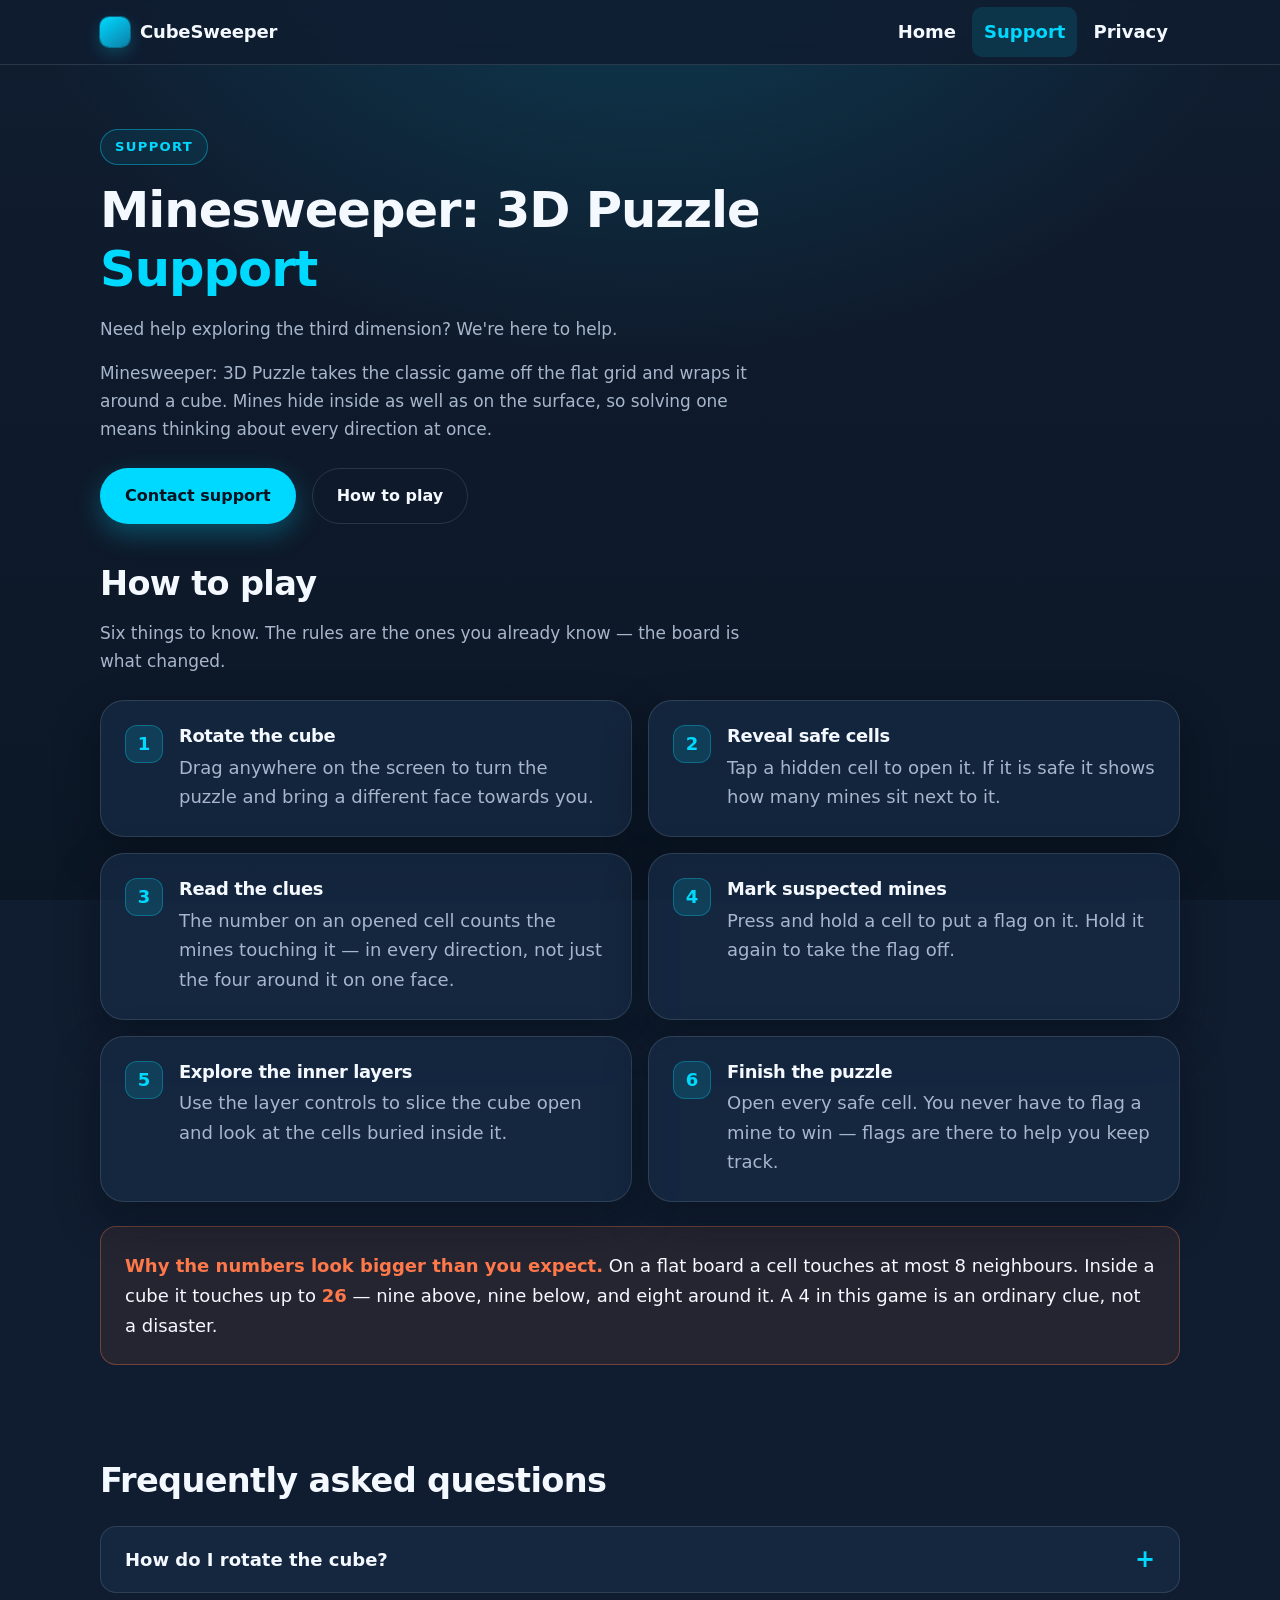
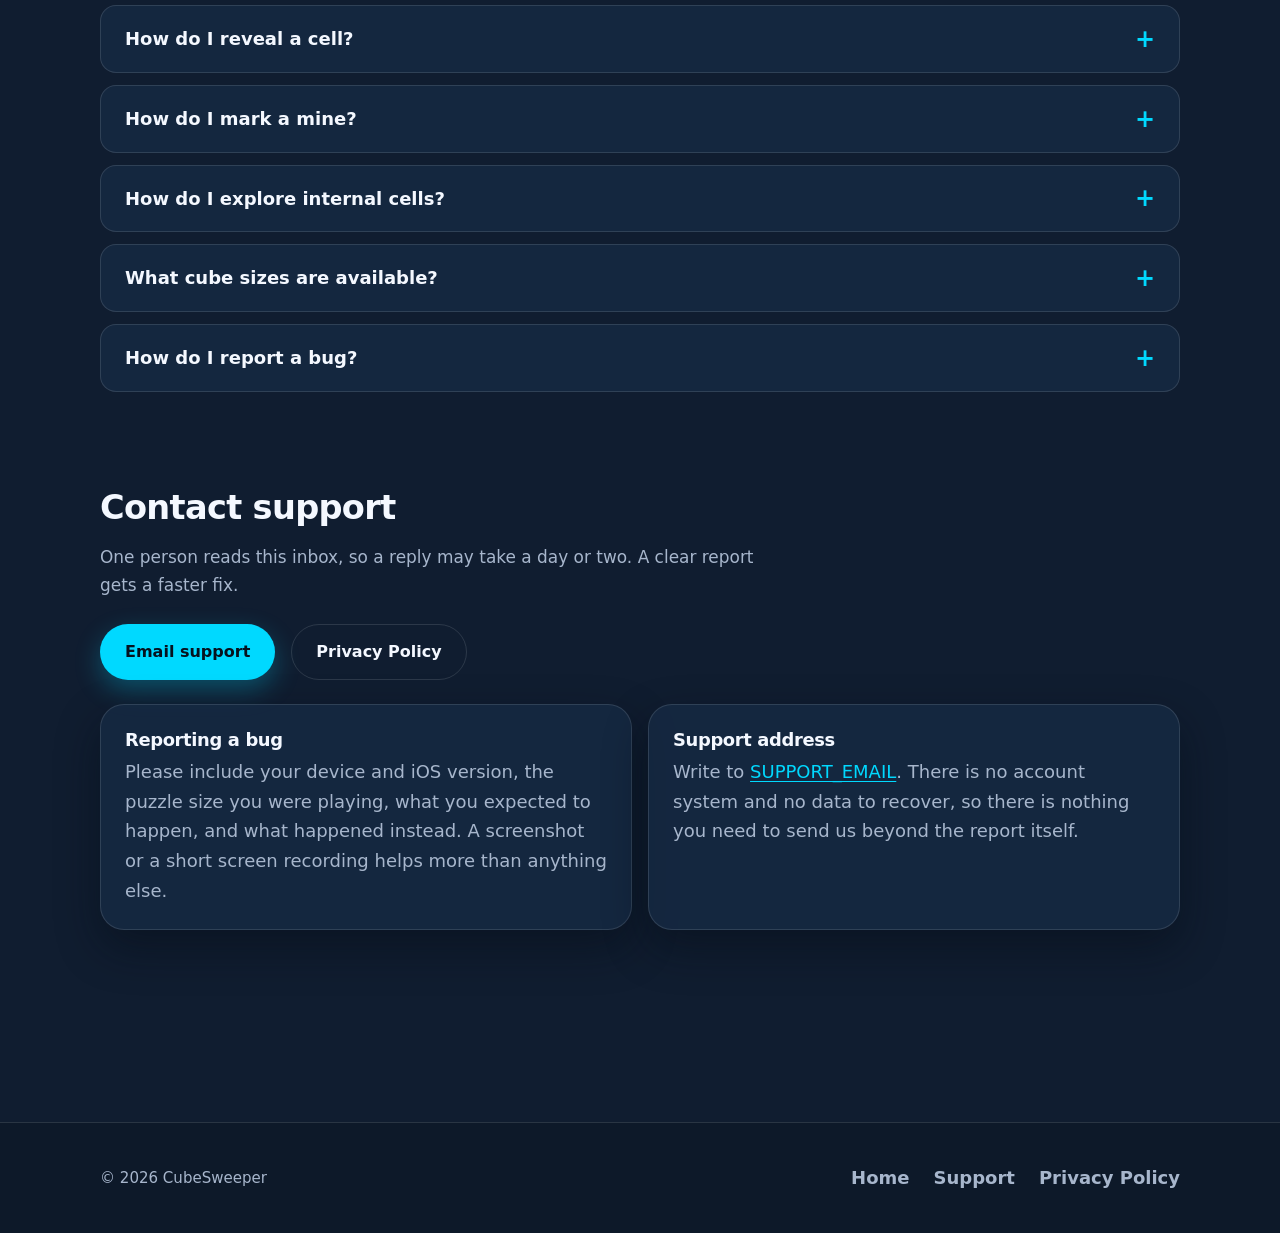
==== support/index.html @ b4020244 "CubeSweeper landing page Static promotional site for Minesweeper: 3D Puzzle. No framework, no build " ====
<!DOCTYPE html>
<html lang="en">
<head>
<meta charset="utf-8">
<meta name="viewport" content="width=device-width, initial-scale=1">

<title>Minesweeper: 3D Puzzle — Support</title>
<meta name="description" content="Help and answers for Minesweeper: 3D Puzzle. How to rotate the cube, reveal cells, flag mines, explore inner layers, and contact support.">
<link rel="canonical" href="https://cuneytdev.github.io/cubesweeper/support/">

<meta property="og:type" content="website">
<meta property="og:site_name" content="Minesweeper: 3D Puzzle">
<meta property="og:title" content="Minesweeper: 3D Puzzle — Support">
<meta property="og:description" content="Need help exploring the third dimension? Guides, answers and a way to reach the developer.">
<meta property="og:url" content="https://cuneytdev.github.io/cubesweeper/support/">
<meta property="og:image" content="https://cuneytdev.github.io/cubesweeper/assets/images/og-cover.png">
<meta name="twitter:card" content="summary_large_image">
<meta name="theme-color" content="#101D30">

<link rel="stylesheet" href="../assets/css/styles.css">
</head>
<body>

<a class="skip" href="#main">Skip to content</a>

<header class="site-header">
  <div class="wrap">
    <a class="brand" href="../"><span class="mark" aria-hidden="true"></span>CubeSweeper</a>

    <button class="nav-toggle" type="button" aria-expanded="true" aria-controls="site-nav" hidden>Menu</button>

    <nav class="nav" id="site-nav" aria-label="Main">
      <ul>
        <li><a href="../">Home</a></li>
        <li><a href="./" aria-current="page">Support</a></li>
        <li><a href="../privacy/">Privacy</a></li>
      </ul>
    </nav>
  </div>
</header>

<main id="main">

  <section class="hero">
    <div class="wrap">
      <p class="eyebrow">Support</p>
      <h1>Minesweeper: 3D Puzzle<br><span class="accent">Support</span></h1>
      <p class="lede">Need help exploring the third dimension? We're here to help.</p>
      <p class="lede">Minesweeper: 3D Puzzle takes the classic game off the flat grid and wraps it around a cube.
        Mines hide inside as well as on the surface, so solving one means thinking about every direction at once.</p>
      <div class="actions">
        <a class="btn btn-primary" href="#contact">Contact support</a>
        <a class="btn btn-ghost" href="#how-to-play">How to play</a>
      </div>
    </div>
  </section>

  <section id="how-to-play" aria-labelledby="how-to-play-title">
    <div class="wrap">
      <h2 id="how-to-play-title">How to play</h2>
      <p class="lede">Six things to know. The rules are the ones you already know — the board is what changed.</p>

      <div class="grid grid-2">
        <article class="card step">
          <span class="num" aria-hidden="true">1</span>
          <div>
            <h3>Rotate the cube</h3>
            <p>Drag anywhere on the screen to turn the puzzle and bring a different face towards you.</p>
          </div>
        </article>

        <article class="card step">
          <span class="num" aria-hidden="true">2</span>
          <div>
            <h3>Reveal safe cells</h3>
            <p>Tap a hidden cell to open it. If it is safe it shows how many mines sit next to it.</p>
          </div>
        </article>

        <article class="card step">
          <span class="num" aria-hidden="true">3</span>
          <div>
            <h3>Read the clues</h3>
            <p>The number on an opened cell counts the mines touching it — in every direction, not just the four
              around it on one face.</p>
          </div>
        </article>

        <article class="card step">
          <span class="num" aria-hidden="true">4</span>
          <div>
            <h3>Mark suspected mines</h3>
            <p>Press and hold a cell to put a flag on it. Hold it again to take the flag off.</p>
          </div>
        </article>

        <article class="card step">
          <span class="num" aria-hidden="true">5</span>
          <div>
            <h3>Explore the inner layers</h3>
            <p>Use the layer controls to slice the cube open and look at the cells buried inside it.</p>
          </div>
        </article>

        <article class="card step">
          <span class="num" aria-hidden="true">6</span>
          <div>
            <h3>Finish the puzzle</h3>
            <p>Open every safe cell. You never have to flag a mine to win — flags are there to help you keep track.</p>
          </div>
        </article>
      </div>

      <div class="note">
        <p><strong>Why the numbers look bigger than you expect.</strong> On a flat board a cell touches at most
          8 neighbours. Inside a cube it touches up to <strong>26</strong> — nine above, nine below, and eight
          around it. A 4 in this game is an ordinary clue, not a disaster.</p>
      </div>
    </div>
  </section>

  <section id="faq" aria-labelledby="faq-title">
    <div class="wrap">
      <h2 id="faq-title">Frequently asked questions</h2>

      <div class="faq">
        <details>
          <summary>How do I rotate the cube?</summary>
          <div class="answer"><p>Drag across the screen to rotate the cube.</p></div>
        </details>

        <details>
          <summary>How do I reveal a cell?</summary>
          <div class="answer"><p>Tap a hidden cell to reveal it.</p></div>
        </details>

        <details>
          <summary>How do I mark a mine?</summary>
          <div class="answer"><p>Long-press a cell to place a flag.</p></div>
        </details>

        <details>
          <summary>How do I explore internal cells?</summary>
          <div class="answer"><p>Use the layer controls to inspect the cube's internal layers.</p></div>
        </details>

        <details>
          <summary>What cube sizes are available?</summary>
          <div class="answer"><p>The game supports 3×3×3, 4×4×4, 5×5×5, and 6×6×6 puzzles.</p></div>
        </details>

        <details>
          <summary>How do I report a bug?</summary>
          <div class="answer">
            <p>Contact the developer using the support email: <a data-support-email href="mailto:SUPPORT_EMAIL">SUPPORT_EMAIL</a></p>
          </div>
        </details>
      </div>
    </div>
  </section>

  <section id="contact" aria-labelledby="contact-title">
    <div class="wrap">
      <h2 id="contact-title">Contact support</h2>
      <p class="lede">One person reads this inbox, so a reply may take a day or two. A clear report gets a faster fix.</p>

      <div class="actions">
        <a class="btn btn-primary" data-support-email data-subject="Minesweeper: 3D Puzzle — Support"
           href="mailto:SUPPORT_EMAIL?subject=Minesweeper%3A%203D%20Puzzle%20%E2%80%94%20Support">Email support</a>
        <a class="btn btn-ghost" href="../privacy/">Privacy Policy</a>
      </div>

      <div class="grid grid-2">
        <article class="card">
          <h3>Reporting a bug</h3>
          <p>Please include your device and iOS version, the puzzle size you were playing, what you expected to
            happen, and what happened instead. A screenshot or a short screen recording helps more than anything
            else.</p>
        </article>

        <article class="card">
          <h3>Support address</h3>
          <p>Write to <a data-support-email href="mailto:SUPPORT_EMAIL">SUPPORT_EMAIL</a>. There is no account
            system and no data to recover, so there is nothing you need to send us beyond the report itself.</p>
        </article>
      </div>
    </div>
  </section>

</main>

<footer class="site-footer">
  <div class="wrap">
    <p class="copy">© <span data-year>2026</span> CubeSweeper</p>
    <nav aria-label="Footer">
      <ul>
        <li><a href="../">Home</a></li>
        <li><a href="./">Support</a></li>
        <li><a href="../privacy/">Privacy Policy</a></li>
      </ul>
    </nav>
  </div>
</footer>

<script src="../assets/js/main.js"></script>
</body>
</html>
---- assets/css/styles.css ----
/* Minesweeper: 3D Puzzle — support site.
   One stylesheet, no framework, no build step. Mobile first: everything below is the phone layout, and the two
   media queries at the end widen it. */

:root {
  --bg: #101d30;
  --bg-2: #172b46;
  --cyan: #00d9ff;
  --white: #f4f8ff;
  --orange: #ff784a;

  /* Dimmed text, derived from --white so there is one source for the ink colour. */
  --muted: #a7b6cc;
  --line: rgba(244, 248, 255, 0.12);
  --card: rgba(23, 43, 70, 0.72);

  --radius: 16px;
  --radius-lg: 24px;
  --shadow: 0 18px 44px rgba(4, 10, 20, 0.45);
  --wrap: 1080px;

  /* A single step scale, so spacing never gets invented per-component. */
  --s1: 8px;
  --s2: 16px;
  --s3: 24px;
  --s4: 40px;
  --s5: 64px;
  --s6: 96px;
}

*, *::before, *::after { box-sizing: border-box; }

html { scroll-behavior: smooth; }

@media (prefers-reduced-motion: reduce) {
  html { scroll-behavior: auto; }
  *, *::before, *::after {
    animation-duration: 0.01ms !important;
    transition-duration: 0.01ms !important;
  }
}

body {
  margin: 0;
  background: var(--bg);
  color: var(--white);
  font-family: "Nunito", "Segoe UI", system-ui, -apple-system, "Helvetica Neue", Arial, sans-serif;
  font-size: 17px;
  line-height: 1.65;
  -webkit-font-smoothing: antialiased;
  /* The glow sits behind everything and never scrolls away, the same cyan bloom the app icon uses. */
  background-image:
    radial-gradient(900px 620px at 50% -8%, rgba(0, 217, 255, 0.16), transparent 70%),
    linear-gradient(180deg, var(--bg) 0%, #0c1726 100%);
  background-attachment: fixed;
}

h1, h2, h3 { line-height: 1.2; letter-spacing: -0.02em; margin: 0 0 var(--s2); }
h1 { font-size: clamp(2rem, 7vw, 3.1rem); font-weight: 800; }
h2 { font-size: clamp(1.5rem, 4.6vw, 2.1rem); font-weight: 800; }
h3 { font-size: 1.12rem; font-weight: 700; }
p { margin: 0 0 var(--s2); }
p:last-child { margin-bottom: 0; }

a { color: var(--cyan); text-decoration-thickness: 1px; text-underline-offset: 3px; }
a:hover { color: var(--white); }

/* One visible focus ring everywhere, rather than per-component. Keyboard users get the same treatment on
   links, buttons and the FAQ rows. */
:focus-visible {
  outline: 3px solid var(--cyan);
  outline-offset: 3px;
  border-radius: 6px;
}

.wrap { width: min(100% - 2 * var(--s3), var(--wrap)); margin-inline: auto; }

/* Lets a keyboard user jump past the nav; invisible until it has focus. */
.skip {
  position: absolute;
  left: -9999px;
  top: var(--s2);
  padding: 10px 18px;
  background: var(--cyan);
  color: #06121f;
  border-radius: 10px;
  font-weight: 800;
  z-index: 10;
}
.skip:focus { left: var(--s3); }

/* ---------- header ---------- */

.site-header {
  position: sticky;
  top: 0;
  z-index: 5;
  background: rgba(16, 29, 48, 0.86);
  backdrop-filter: blur(12px);
  border-bottom: 1px solid var(--line);
}

.site-header .wrap {
  display: flex;
  align-items: center;
  justify-content: space-between;
  gap: var(--s2);
  min-height: 64px;
}

.brand {
  display: inline-flex;
  align-items: center;
  gap: 10px;
  font-weight: 800;
  color: var(--white);
  text-decoration: none;
  letter-spacing: -0.01em;
}
.brand .mark {
  width: 30px;
  height: 30px;
  border-radius: 9px;
  background: linear-gradient(145deg, var(--cyan), #0b7fa8);
  box-shadow: 0 0 0 1px rgba(0, 217, 255, 0.35), 0 6px 16px rgba(0, 217, 255, 0.22);
  flex: 0 0 auto;
}

.nav-toggle {
  display: inline-flex;
  align-items: center;
  gap: 8px;
  background: transparent;
  color: var(--white);
  border: 1px solid var(--line);
  border-radius: 10px;
  padding: 8px 12px;
  font: inherit;
  font-weight: 700;
  font-size: 0.92rem;
  cursor: pointer;
}
.nav-toggle:hover { border-color: rgba(0, 217, 255, 0.5); }

.nav ul {
  list-style: none;
  margin: 0;
  padding: 0;
  display: flex;
  flex-direction: column;
  gap: 2px;
}
.nav a {
  display: block;
  padding: 10px 12px;
  border-radius: 10px;
  color: var(--white);
  text-decoration: none;
  font-weight: 700;
}
.nav a:hover { background: rgba(0, 217, 255, 0.1); color: var(--cyan); }
.nav a[aria-current="page"] { color: var(--cyan); background: rgba(0, 217, 255, 0.12); }

/* Collapsed on phones; the button toggles [hidden]. Above 760px the query below shows it unconditionally. */
.nav {
  position: absolute;
  left: 0;
  right: 0;
  top: 100%;
  padding: var(--s2) var(--s3) var(--s3);
  background: rgba(16, 29, 48, 0.98);
  border-bottom: 1px solid var(--line);
}
.nav[hidden] { display: none; }

/* ---------- sections ---------- */

main { display: block; }
section { padding-block: var(--s5); }
section + section { padding-top: 0; }

.lede { color: var(--muted); font-size: 1.06rem; max-width: 62ch; }

.hero { padding-top: var(--s5); padding-bottom: var(--s4); }
.hero .eyebrow,
.lp-hero .eyebrow {
  display: inline-block;
  margin-bottom: var(--s2);
  padding: 6px 14px;
  border: 1px solid rgba(0, 217, 255, 0.4);
  border-radius: 999px;
  background: rgba(0, 217, 255, 0.08);
  color: var(--cyan);
  font-size: 0.82rem;
  font-weight: 800;
  letter-spacing: 0.1em;
  text-transform: uppercase;
}
.hero h1 .accent { color: var(--cyan); }

.actions { display: flex; flex-wrap: wrap; gap: var(--s2); margin-top: var(--s3); }

.btn {
  display: inline-flex;
  align-items: center;
  justify-content: center;
  gap: 8px;
  padding: 14px 24px;
  border-radius: 999px;
  border: 1px solid transparent;
  font-weight: 800;
  text-decoration: none;
  cursor: pointer;
  font-size: 1rem;
  transition: transform 0.16s ease, box-shadow 0.16s ease, background-color 0.16s ease, border-color 0.16s ease;
}
.btn-primary {
  background: var(--cyan);
  color: #06121f;
  box-shadow: 0 10px 26px rgba(0, 217, 255, 0.28);
}
.btn-primary:hover { background: #5ce6ff; color: #06121f; transform: translateY(-2px); }
.btn-ghost { background: transparent; color: var(--white); border-color: var(--line); }
.btn-ghost:hover { border-color: rgba(0, 217, 255, 0.55); color: var(--cyan); transform: translateY(-2px); }

/* ---------- cards ---------- */

.grid { display: grid; gap: var(--s2); margin-top: var(--s3); }

.card {
  background: var(--card);
  border: 1px solid var(--line);
  border-radius: var(--radius-lg);
  padding: var(--s3);
  box-shadow: var(--shadow);
}
.card h3 { margin-bottom: 6px; }
.card p { color: var(--muted); margin: 0; }

.step { display: flex; gap: var(--s2); align-items: flex-start; }
.step .num {
  flex: 0 0 auto;
  width: 38px;
  height: 38px;
  border-radius: 12px;
  display: grid;
  place-items: center;
  font-weight: 800;
  background: rgba(0, 217, 255, 0.14);
  color: var(--cyan);
  border: 1px solid rgba(0, 217, 255, 0.3);
}

.note {
  margin-top: var(--s3);
  padding: var(--s3);
  border-radius: var(--radius);
  border: 1px solid rgba(255, 120, 74, 0.35);
  background: rgba(255, 120, 74, 0.09);
}
.note strong { color: var(--orange); }

/* ---------- FAQ ----------
   Native <details>, so it is keyboard operable and screen-reader correct without any script. */

.faq { display: grid; gap: 12px; margin-top: var(--s3); }

.faq details {
  background: var(--card);
  border: 1px solid var(--line);
  border-radius: var(--radius);
  overflow: hidden;
}
.faq summary {
  cursor: pointer;
  padding: 18px var(--s3);
  font-weight: 700;
  list-style: none;
  display: flex;
  align-items: center;
  justify-content: space-between;
  gap: var(--s2);
}
.faq summary::-webkit-details-marker { display: none; }
.faq summary:hover { color: var(--cyan); }
.faq summary::after {
  content: "+";
  color: var(--cyan);
  font-size: 1.5rem;
  line-height: 1;
  font-weight: 700;
  flex: 0 0 auto;
  transition: transform 0.18s ease;
}
.faq details[open] summary::after { transform: rotate(45deg); }
.faq .answer { padding: 0 var(--s3) 18px; color: var(--muted); }

/* ---------- footer ---------- */

.site-footer {
  margin-top: var(--s6);
  border-top: 1px solid var(--line);
  background: rgba(12, 23, 38, 0.6);
  padding-block: var(--s4);
}
.site-footer .wrap {
  display: flex;
  flex-direction: column;
  gap: var(--s2);
  align-items: flex-start;
}
.site-footer nav ul {
  list-style: none;
  margin: 0;
  padding: 0;
  display: flex;
  flex-wrap: wrap;
  gap: var(--s3);
}
.site-footer a { color: var(--muted); text-decoration: none; font-weight: 700; }
.site-footer a:hover { color: var(--cyan); }
.site-footer .copy { color: var(--muted); font-size: 0.94rem; margin: 0; }

/* ---------- prose (privacy) ---------- */

.prose { max-width: 72ch; }
.prose h2 { margin-top: var(--s4); }
.prose ul { color: var(--muted); padding-left: 1.25em; }
.prose li { margin-bottom: 8px; }
.prose .updated { color: var(--muted); font-size: 0.94rem; }

/* ---------- wider screens ---------- */

@media (min-width: 760px) {
  body { font-size: 18px; }

  .nav-toggle { display: none; }
  .nav {
    position: static;
    padding: 0;
    background: transparent;
    border: 0;
  }
  /* The button hides the list on phones; past this width it is always a row, [hidden] or not. */
  .nav[hidden] { display: block; }
  .nav ul { flex-direction: row; gap: 4px; }

  .grid-2 { grid-template-columns: repeat(2, 1fr); }
  .grid-3 { grid-template-columns: repeat(3, 1fr); }

  .site-footer .wrap { flex-direction: row; align-items: center; justify-content: space-between; }
}

@media (min-width: 1040px) {
  section { padding-block: var(--s6); }
  section + section { padding-top: 0; }
}

/* ---------- review markers (privacy policy) ----------
   Deliberately loud. Everything in this policy that has not been confirmed by the developer carries one of these,
   so an unchecked assumption cannot be mistaken for a statement of fact by a reader or by App Review. */

.review-banner {
  margin-top: var(--s3);
  padding: var(--s3);
  border-radius: var(--radius);
  border: 2px solid var(--orange);
  background: rgba(255, 120, 74, 0.12);
}
.review-banner h2 {
  font-size: 1.1rem;
  color: var(--orange);
  margin-bottom: 10px;
  text-transform: uppercase;
  letter-spacing: 0.06em;
}
.review-banner p { color: var(--white); margin-bottom: 10px; }
.review-banner p:last-child { margin-bottom: 0; }

/* Inline, in the flow of a sentence, where one value is missing. */
.todo {
  display: inline-block;
  padding: 1px 8px;
  border-radius: 6px;
  background: var(--orange);
  color: #1a0b05;
  font-weight: 800;
  font-size: 0.86em;
  letter-spacing: 0.02em;
  white-space: nowrap;
}

/* A whole paragraph or claim that needs checking before the page goes live. */
.verify {
  border-left: 3px solid var(--orange);
  padding: 12px 0 12px var(--s2);
  margin: var(--s2) 0;
  background: rgba(255, 120, 74, 0.07);
  border-radius: 0 var(--radius) var(--radius) 0;
}
.verify p { color: var(--muted); margin: 0; }
.verify p strong { color: var(--orange); }

/* The configuration table and the pre-publication checklist. */
.config {
  width: 100%;
  border-collapse: collapse;
  margin-top: var(--s2);
  font-size: 0.96rem;
}
.config th, .config td {
  text-align: left;
  padding: 10px 12px;
  border-bottom: 1px solid var(--line);
  vertical-align: top;
}
.config th { color: var(--cyan); font-weight: 800; }
.config td { color: var(--muted); }
.config td:first-child { color: var(--white); font-weight: 700; white-space: nowrap; }

/* The table is wider than a phone; let it scroll rather than squashing the columns. */
.table-scroll { overflow-x: auto; -webkit-overflow-scrolling: touch; }

.checklist { list-style: none; padding: 0; margin-top: var(--s2); }
.checklist li {
  position: relative;
  padding-left: 34px;
  margin-bottom: 12px;
  color: var(--muted);
}
.checklist li::before {
  content: "";
  position: absolute;
  left: 0;
  top: 4px;
  width: 18px;
  height: 18px;
  border: 2px solid var(--orange);
  border-radius: 5px;
}
.checklist li strong { color: var(--white); }

/* ---------- landing page ----------
   Only index.html uses the rules below; they are additive and prefixed, so support and privacy are untouched.
   Every animation moves transform or opacity only, which the compositor handles without relayout, and the
   prefers-reduced-motion block at the top of this file already flattens all of them to 0.01ms. */

/* .btn sets display:inline-flex, which beats the user agent's [hidden] rule, so the App Store link would
   still show while hidden. Scoped to .btn on purpose: a blanket [hidden] rule would also defeat
   .nav[hidden] { display: block }, which is what keeps the desktop nav visible. */
.btn[hidden] { display: none !important; }

.lp-hero {
  position: relative;
  isolation: isolate;
  overflow: hidden;
  padding-top: var(--s5);
  padding-bottom: var(--s5);
}

/* Floating background geometry: decoration, marked aria-hidden and inert to the pointer. */
.orbs { position: absolute; inset: 0; z-index: -1; overflow: hidden; pointer-events: none; }

.orb {
  position: absolute;
  width: 46vmax;
  height: 46vmax;
  border-radius: 50%;
  filter: blur(60px);
  opacity: 0.42;
  will-change: transform;
  animation: drift 26s ease-in-out infinite alternate;
}
.orb-1 { top: -18%; left: -14%; background: radial-gradient(circle, rgba(0, 217, 255, 0.5), transparent 68%); }
.orb-2 { top: 26%; right: -22%; background: radial-gradient(circle, rgba(255, 120, 74, 0.32), transparent 68%); animation-duration: 34s; animation-direction: alternate-reverse; }
.orb-3 { bottom: -26%; left: 22%; background: radial-gradient(circle, rgba(94, 128, 255, 0.34), transparent 68%); animation-duration: 30s; }

/* Wireframe cubes, drawn as rotating squares. Cheap, and they echo the board without loading an asset. */
.shape {
  position: absolute;
  border: 1.5px solid rgba(0, 217, 255, 0.16);
  border-radius: 8px;
  will-change: transform;
  animation: spin-slow 38s linear infinite;
}
.shape-1 { width: 74px; height: 74px; top: 14%; right: 12%; }
.shape-2 { width: 46px; height: 46px; top: 62%; left: 7%; animation-duration: 28s; animation-direction: reverse; }
.shape-3 { width: 112px; height: 112px; bottom: 8%; right: 24%; opacity: 0.6; animation-duration: 52s; }

.lp-hero .wrap { position: relative; z-index: 1; }

.lp-hero h1 {
  font-size: clamp(2.3rem, 8.2vw, 4.3rem);
  font-weight: 800;
  letter-spacing: -0.035em;
  margin-bottom: var(--s3);
}

/* The moving sheen sits on the second line only, so the headline still reads as flat type. */
.sheen {
  background: linear-gradient(100deg, var(--cyan) 0%, #8ef1ff 28%, var(--cyan) 52%, #5ce6ff 76%, var(--cyan) 100%);
  background-size: 260% 100%;
  -webkit-background-clip: text;
  background-clip: text;
  color: transparent;
  animation: sheen-move 9s ease-in-out infinite;
}

.lp-hero .lede { font-size: 1.14rem; margin-inline: auto; }

/* ---------- phone frame ---------- */

.phone {
  position: relative;
  width: min(100%, 300px);
  margin: var(--s5) auto 0;
  padding: 10px;
  border-radius: 42px;
  background: linear-gradient(160deg, rgba(244, 248, 255, 0.22), rgba(244, 248, 255, 0.04) 42%, rgba(0, 217, 255, 0.16));
  box-shadow: 0 34px 80px rgba(4, 10, 20, 0.6), 0 0 0 1px rgba(244, 248, 255, 0.08);
}
.phone::after {
  /* Glass highlight across the top third. */
  content: "";
  position: absolute;
  inset: 10px;
  border-radius: 33px;
  background: linear-gradient(180deg, rgba(244, 248, 255, 0.14), transparent 38%);
  pointer-events: none;
}
.phone img {
  display: block;
  width: 100%;
  height: auto;
  border-radius: 33px;
  background: var(--bg-2);
}
.phone-lg { width: min(100%, 340px); }

/* A plain shadowed screenshot, no bezel, for the layer section. */
.shot {
  display: block;
  width: min(100%, 320px);
  height: auto;
  margin-inline: auto;
  border-radius: var(--radius-lg);
  box-shadow: var(--shadow);
}

/* ---------- split rows ---------- */

.split { display: grid; gap: var(--s4); align-items: center; margin-top: var(--s3); }

/* ---------- numbered steps ---------- */

.steps { display: grid; gap: var(--s2); margin-top: var(--s3); counter-reset: step; }

.step-card {
  display: flex;
  gap: var(--s2);
  align-items: flex-start;
  background: var(--card);
  border: 1px solid var(--line);
  border-radius: var(--radius-lg);
  padding: var(--s3);
  transition: transform 0.18s ease, border-color 0.18s ease;
}
.step-card:hover { transform: translateY(-3px); border-color: rgba(0, 217, 255, 0.4); }
.step-card .num {
  flex: 0 0 auto;
  width: 40px;
  height: 40px;
  border-radius: 13px;
  display: grid;
  place-items: center;
  font-weight: 800;
  background: rgba(0, 217, 255, 0.14);
  color: var(--cyan);
  border: 1px solid rgba(0, 217, 255, 0.32);
}
.step-card h3 { margin-bottom: 4px; }
.step-card p { color: var(--muted); margin: 0; }

/* ---------- theme cards ---------- */

.themes { display: grid; gap: var(--s3); margin-top: var(--s4); }

.theme {
  position: relative;
  overflow: hidden;
  border-radius: var(--radius-lg);
  border: 1px solid var(--line);
  padding: var(--s3);
  background-image: linear-gradient(165deg, var(--g1), var(--g2));
  box-shadow: var(--shadow);
  transition: transform 0.22s ease, box-shadow 0.22s ease, border-color 0.22s ease;
}
.theme:hover {
  transform: translateY(-6px);
  border-color: rgba(0, 217, 255, 0.42);
  box-shadow: 0 26px 60px rgba(4, 10, 20, 0.6);
}
.theme img {
  display: block;
  width: 100%;
  height: auto;
  border-radius: var(--radius);
  background: rgba(0, 0, 0, 0.2);
  transition: transform 0.35s ease;
}
.theme:hover img { transform: scale(1.035); }
.theme .n {
  display: block;
  margin-top: var(--s2);
  font-size: 0.76rem;
  font-weight: 800;
  letter-spacing: 0.14em;
  text-transform: uppercase;
  color: var(--cyan);
}
.theme h3 { margin: 4px 0 6px; font-size: 1.22rem; }
.theme p { color: rgba(244, 248, 255, 0.82); margin: 0; font-size: 0.97rem; }

/* ---------- cube sizes ---------- */

.dims { display: grid; grid-template-columns: repeat(2, 1fr); gap: var(--s2); margin-top: var(--s4); }

.dim {
  background: var(--card);
  border: 1px solid var(--line);
  border-radius: var(--radius-lg);
  padding: var(--s3);
  text-align: center;
  transition: transform 0.18s ease, border-color 0.18s ease;
}
.dim:hover { transform: translateY(-4px); border-color: rgba(0, 217, 255, 0.42); }

/* The stack of squares above each size, scaled by --n so a 6-cube visibly outgrows a 3-cube. */
.dim .glyph {
  width: 72px;
  height: 72px;
  margin: 0 auto var(--s2);
  display: grid;
  grid-template-columns: repeat(var(--n), 1fr);
  grid-template-rows: repeat(var(--n), 1fr);
  gap: 2px;
  transform: rotateX(52deg) rotateZ(45deg);
  transform-style: preserve-3d;
}
.dim .glyph i {
  display: block;
  border-radius: 2px;
  background: rgba(0, 217, 255, 0.5);
  box-shadow: 0 0 0 1px rgba(0, 217, 255, 0.28);
}
.dim .glyph i:nth-child(even) { background: rgba(0, 217, 255, 0.22); }

.dim .size { font-size: 1.5rem; font-weight: 800; letter-spacing: -0.02em; display: block; }
.dim .meta { color: var(--muted); font-size: 0.9rem; margin: 0; }
.dim .meta b { color: var(--orange); font-weight: 800; }

/* ---------- download ---------- */

.cta {
  text-align: center;
  border-radius: var(--radius-lg);
  border: 1px solid rgba(0, 217, 255, 0.26);
  background:
    radial-gradient(620px 300px at 50% 0%, rgba(0, 217, 255, 0.18), transparent 70%),
    var(--card);
  padding: var(--s5) var(--s3);
  box-shadow: var(--shadow);
}
.cta .lede { margin-inline: auto; }
.cta .actions { justify-content: center; }

/* The App Store control. Until a real URL is configured this renders as a non-clickable "coming soon". */
.btn-store { padding: 15px 26px; font-size: 1.02rem; }
.btn-soon {
  background: rgba(244, 248, 255, 0.07);
  color: var(--muted);
  border: 1px dashed var(--line);
  cursor: default;
}
.btn-soon:hover { transform: none; }
.btn .glyph-apple { width: 19px; height: 19px; flex: 0 0 auto; fill: currentColor; }

.center { text-align: center; }
.center .lede { margin-inline: auto; }
.center .actions { justify-content: center; }

/* ---------- scroll reveal ----------
   Gated behind .js-reveal, which main.js puts on <html>. Without script, or with reduced motion, nothing is
   ever hidden — the class is simply never added. */

.js-reveal .reveal { opacity: 0; transform: translateY(20px); }
.js-reveal .reveal.is-in {
  opacity: 1;
  transform: none;
  transition: opacity 0.65s cubic-bezier(0.22, 0.61, 0.36, 1) var(--d, 0ms),
              transform 0.65s cubic-bezier(0.22, 0.61, 0.36, 1) var(--d, 0ms);
}

/* ---------- keyframes ---------- */

@keyframes drift {
  from { transform: translate3d(0, 0, 0) scale(1); }
  to   { transform: translate3d(4%, 6%, 0) scale(1.12); }
}
@keyframes spin-slow {
  from { transform: rotate(0deg); }
  to   { transform: rotate(360deg); }
}
@keyframes sheen-move {
  0%, 100% { background-position: 0% 50%; }
  50%      { background-position: 100% 50%; }
}

/* ---------- landing: wider screens ---------- */

@media (min-width: 760px) {
  .themes { grid-template-columns: repeat(2, 1fr); }
  .dims { grid-template-columns: repeat(4, 1fr); }
  .steps { grid-template-columns: repeat(2, 1fr); }
  .split { grid-template-columns: 1fr 1fr; gap: var(--s5); }
  .phone { width: min(100%, 320px); }
  .shot { width: min(100%, 340px); }
  .lp-hero { padding-top: var(--s6); }
}

@media (min-width: 1040px) {
  .themes { grid-template-columns: repeat(3, 1fr); }
  .steps { grid-template-columns: repeat(3, 1fr); }
  .phone-lg { width: min(100%, 360px); }
}
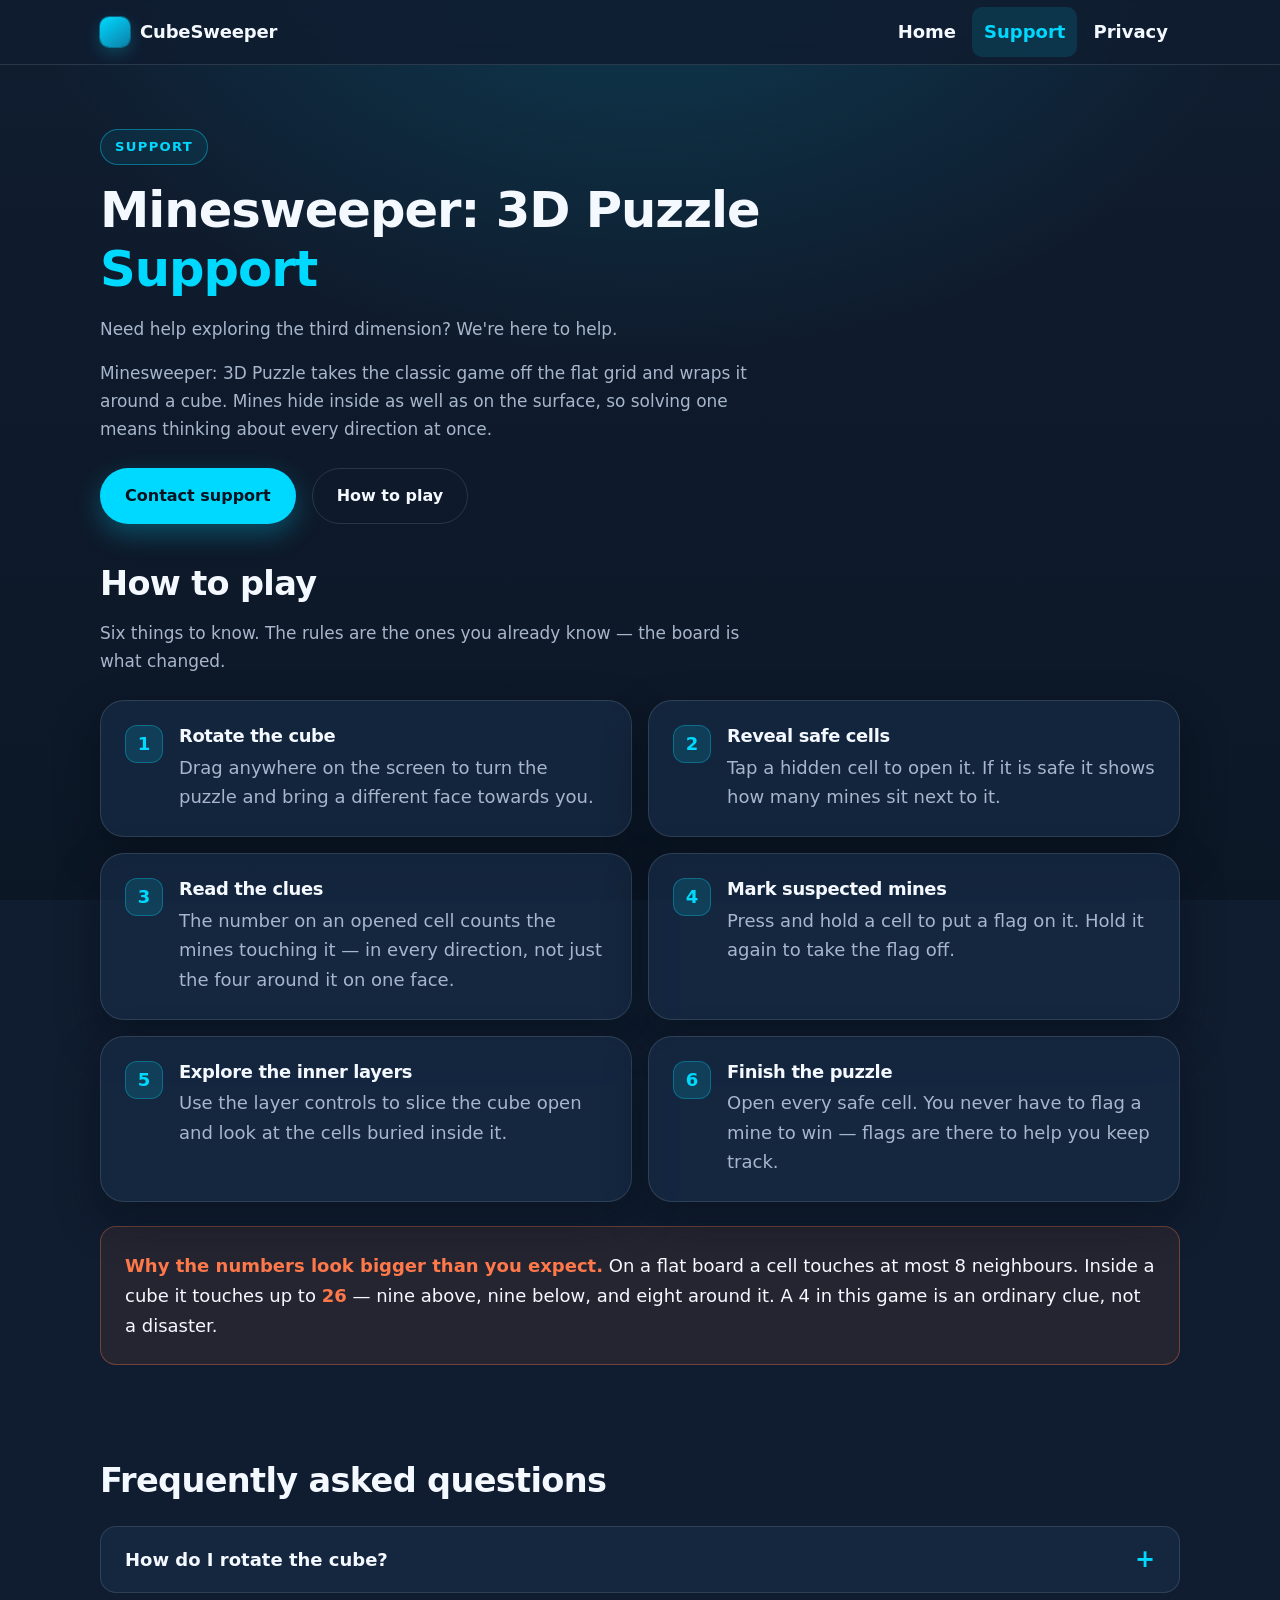
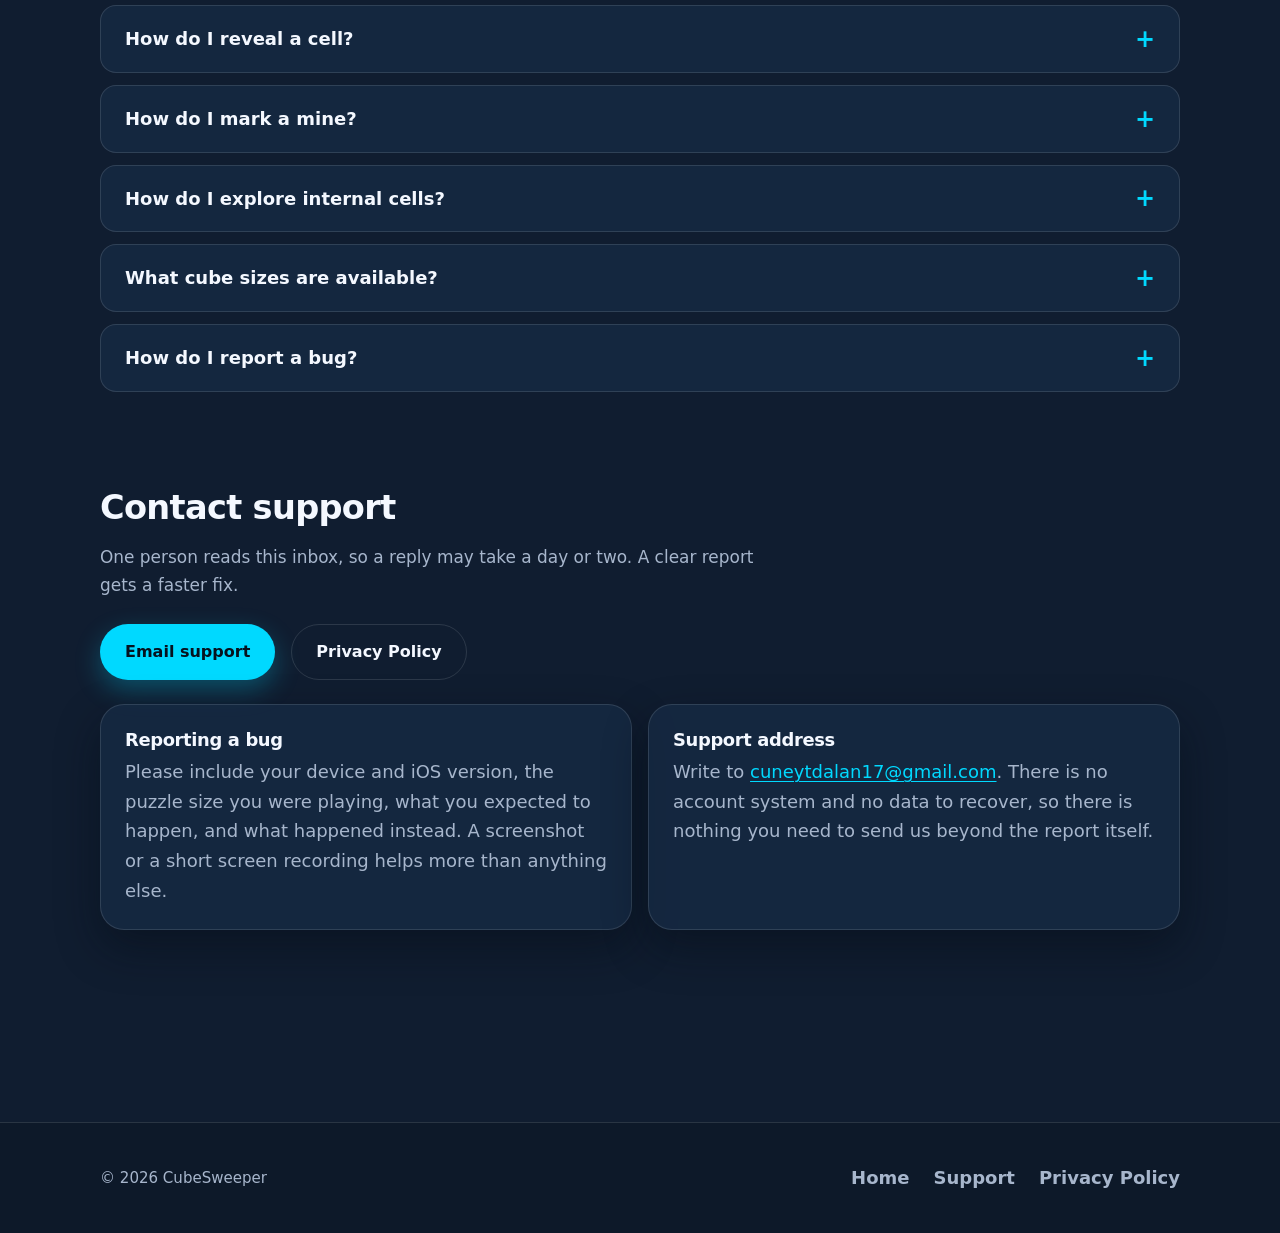
==== commit 80b193e3: "Finalise the privacy policy Fills in the four values the draft was waiting on (publisher Cuneyt Dala" ====
--- a/support/index.html
+++ b/support/index.html
@@ -152,7 +152,7 @@
         <details>
           <summary>How do I report a bug?</summary>
           <div class="answer">
-            <p>Contact the developer using the support email: <a data-support-email href="mailto:SUPPORT_EMAIL">SUPPORT_EMAIL</a></p>
+            <p>Contact the developer using the support email: <a data-support-email href="mailto:cuneytdalan17@gmail.com">cuneytdalan17@gmail.com</a></p>
           </div>
         </details>
       </div>
@@ -166,7 +166,7 @@
 
       <div class="actions">
         <a class="btn btn-primary" data-support-email data-subject="Minesweeper: 3D Puzzle — Support"
-           href="mailto:SUPPORT_EMAIL?subject=Minesweeper%3A%203D%20Puzzle%20%E2%80%94%20Support">Email support</a>
+           href="mailto:cuneytdalan17@gmail.com?subject=Minesweeper%3A%203D%20Puzzle%20%E2%80%94%20Support">Email support</a>
         <a class="btn btn-ghost" href="../privacy/">Privacy Policy</a>
       </div>
 
@@ -180,7 +180,7 @@
 
         <article class="card">
           <h3>Support address</h3>
-          <p>Write to <a data-support-email href="mailto:SUPPORT_EMAIL">SUPPORT_EMAIL</a>. There is no account
+          <p>Write to <a data-support-email href="mailto:cuneytdalan17@gmail.com">cuneytdalan17@gmail.com</a>. There is no account
             system and no data to recover, so there is nothing you need to send us beyond the report itself.</p>
         </article>
       </div>
--- a/assets/css/styles.css
+++ b/assets/css/styles.css
@@ -356,89 +356,6 @@
   section + section { padding-top: 0; }
 }
 
-/* ---------- review markers (privacy policy) ----------
-   Deliberately loud. Everything in this policy that has not been confirmed by the developer carries one of these,
-   so an unchecked assumption cannot be mistaken for a statement of fact by a reader or by App Review. */
-
-.review-banner {
-  margin-top: var(--s3);
-  padding: var(--s3);
-  border-radius: var(--radius);
-  border: 2px solid var(--orange);
-  background: rgba(255, 120, 74, 0.12);
-}
-.review-banner h2 {
-  font-size: 1.1rem;
-  color: var(--orange);
-  margin-bottom: 10px;
-  text-transform: uppercase;
-  letter-spacing: 0.06em;
-}
-.review-banner p { color: var(--white); margin-bottom: 10px; }
-.review-banner p:last-child { margin-bottom: 0; }
-
-/* Inline, in the flow of a sentence, where one value is missing. */
-.todo {
-  display: inline-block;
-  padding: 1px 8px;
-  border-radius: 6px;
-  background: var(--orange);
-  color: #1a0b05;
-  font-weight: 800;
-  font-size: 0.86em;
-  letter-spacing: 0.02em;
-  white-space: nowrap;
-}
-
-/* A whole paragraph or claim that needs checking before the page goes live. */
-.verify {
-  border-left: 3px solid var(--orange);
-  padding: 12px 0 12px var(--s2);
-  margin: var(--s2) 0;
-  background: rgba(255, 120, 74, 0.07);
-  border-radius: 0 var(--radius) var(--radius) 0;
-}
-.verify p { color: var(--muted); margin: 0; }
-.verify p strong { color: var(--orange); }
-
-/* The configuration table and the pre-publication checklist. */
-.config {
-  width: 100%;
-  border-collapse: collapse;
-  margin-top: var(--s2);
-  font-size: 0.96rem;
-}
-.config th, .config td {
-  text-align: left;
-  padding: 10px 12px;
-  border-bottom: 1px solid var(--line);
-  vertical-align: top;
-}
-.config th { color: var(--cyan); font-weight: 800; }
-.config td { color: var(--muted); }
-.config td:first-child { color: var(--white); font-weight: 700; white-space: nowrap; }
-
-/* The table is wider than a phone; let it scroll rather than squashing the columns. */
-.table-scroll { overflow-x: auto; -webkit-overflow-scrolling: touch; }
-
-.checklist { list-style: none; padding: 0; margin-top: var(--s2); }
-.checklist li {
-  position: relative;
-  padding-left: 34px;
-  margin-bottom: 12px;
-  color: var(--muted);
-}
-.checklist li::before {
-  content: "";
-  position: absolute;
-  left: 0;
-  top: 4px;
-  width: 18px;
-  height: 18px;
-  border: 2px solid var(--orange);
-  border-radius: 5px;
-}
-.checklist li strong { color: var(--white); }
 
 /* ---------- landing page ----------
    Only index.html uses the rules below; they are additive and prefixed, so support and privacy are untouched.
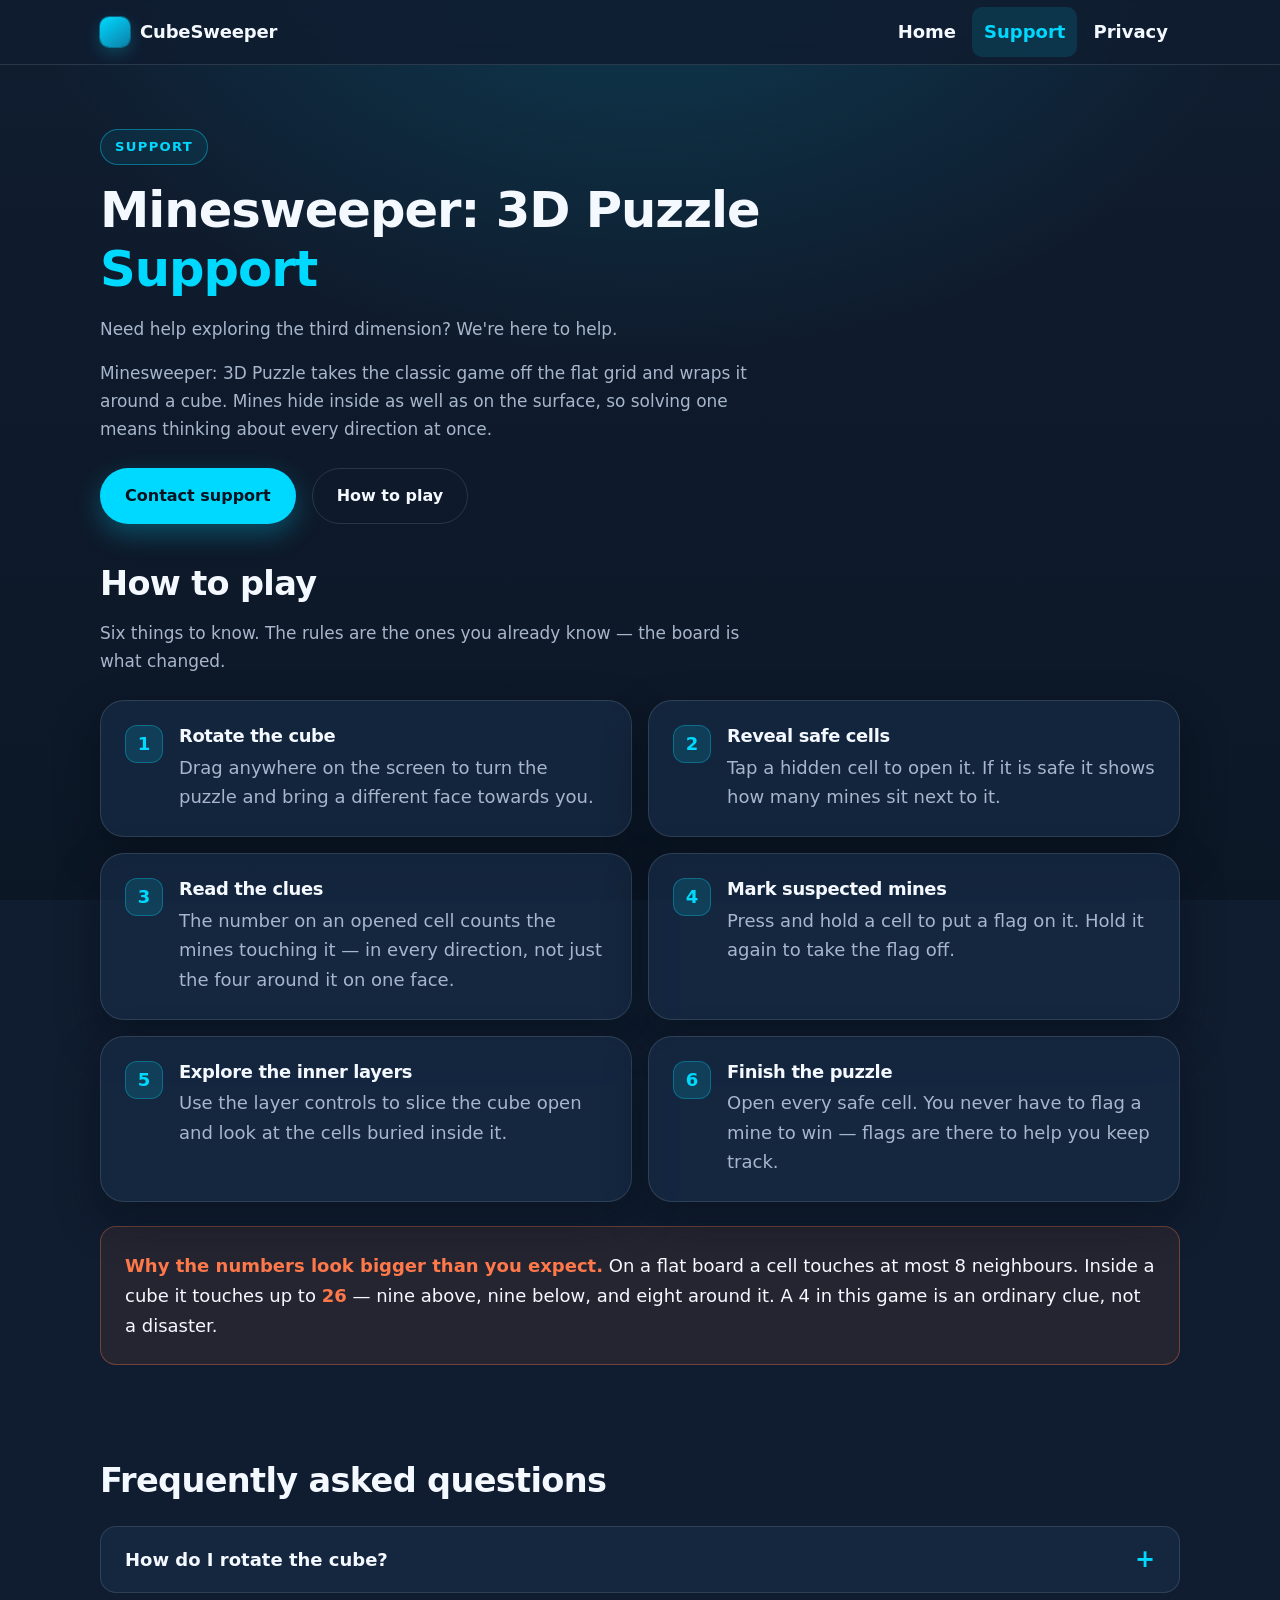
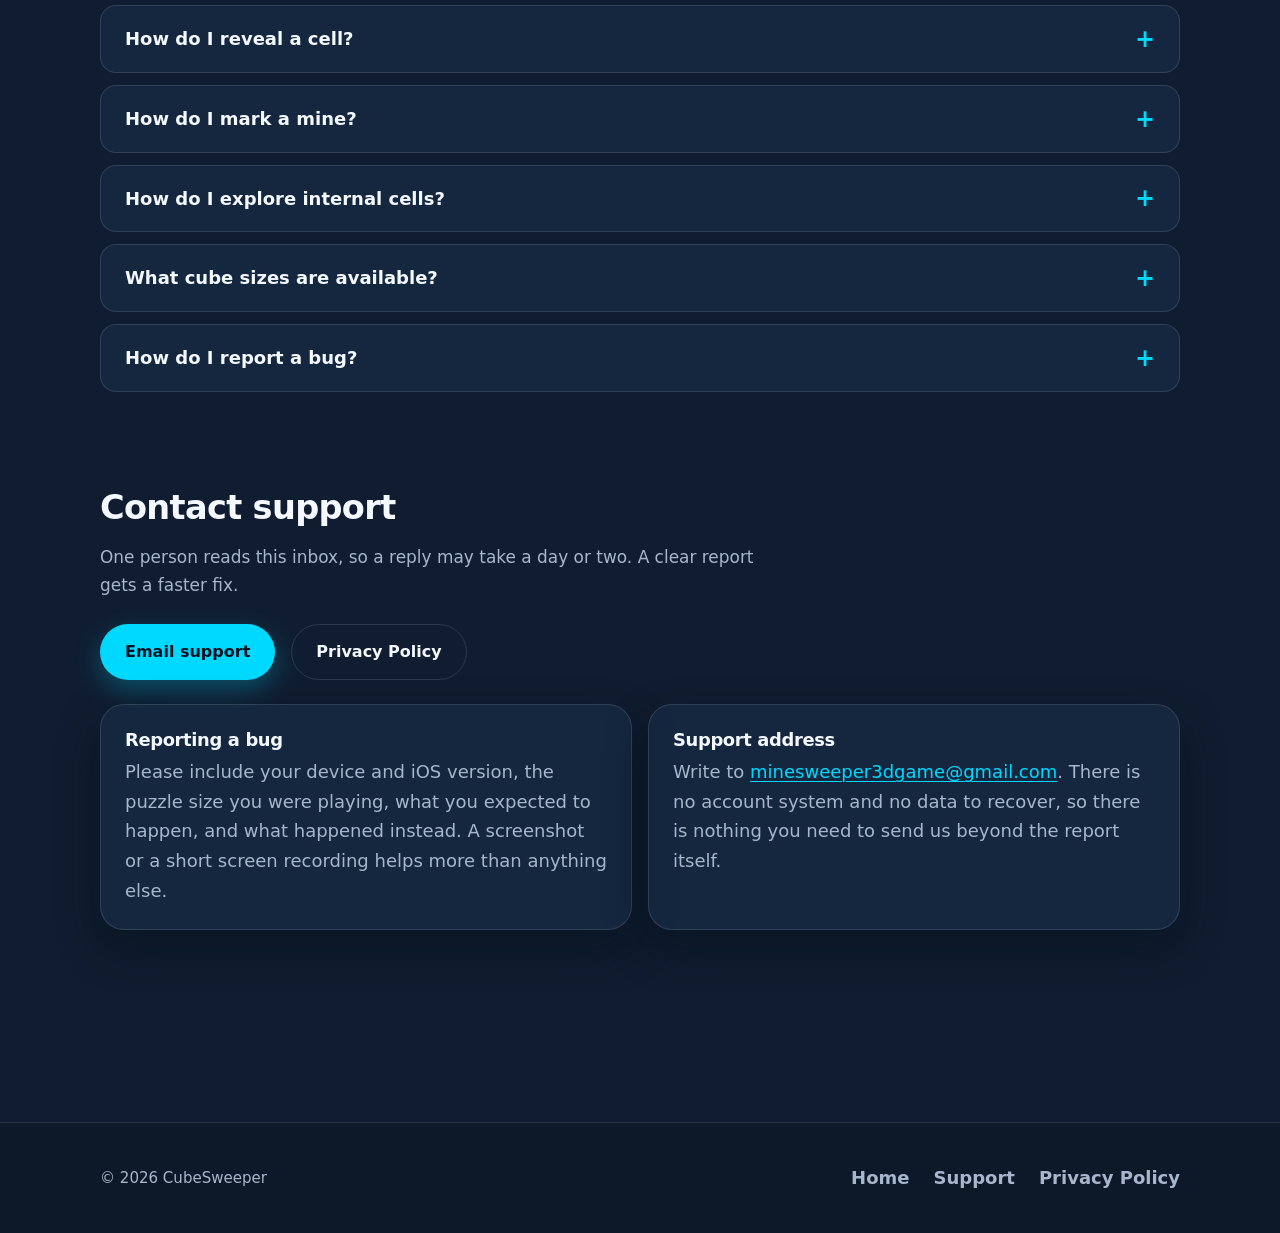
==== commit 59293e0f: "Move support to the app's own address Support and privacy requests went to a personal address. They " ====
--- a/support/index.html
+++ b/support/index.html
@@ -152,7 +152,7 @@
         <details>
           <summary>How do I report a bug?</summary>
           <div class="answer">
-            <p>Contact the developer using the support email: <a data-support-email href="mailto:cuneytdalan17@gmail.com">cuneytdalan17@gmail.com</a></p>
+            <p>Contact the developer using the support email: <a data-support-email href="mailto:minesweeper3dgame@gmail.com">minesweeper3dgame@gmail.com</a></p>
           </div>
         </details>
       </div>
@@ -166,7 +166,7 @@
 
       <div class="actions">
         <a class="btn btn-primary" data-support-email data-subject="Minesweeper: 3D Puzzle — Support"
-           href="mailto:cuneytdalan17@gmail.com?subject=Minesweeper%3A%203D%20Puzzle%20%E2%80%94%20Support">Email support</a>
+           href="mailto:minesweeper3dgame@gmail.com?subject=Minesweeper%3A%203D%20Puzzle%20%E2%80%94%20Support">Email support</a>
         <a class="btn btn-ghost" href="../privacy/">Privacy Policy</a>
       </div>
 
@@ -180,7 +180,7 @@
 
         <article class="card">
           <h3>Support address</h3>
-          <p>Write to <a data-support-email href="mailto:cuneytdalan17@gmail.com">cuneytdalan17@gmail.com</a>. There is no account
+          <p>Write to <a data-support-email href="mailto:minesweeper3dgame@gmail.com">minesweeper3dgame@gmail.com</a>. There is no account
             system and no data to recover, so there is nothing you need to send us beyond the report itself.</p>
         </article>
       </div>
